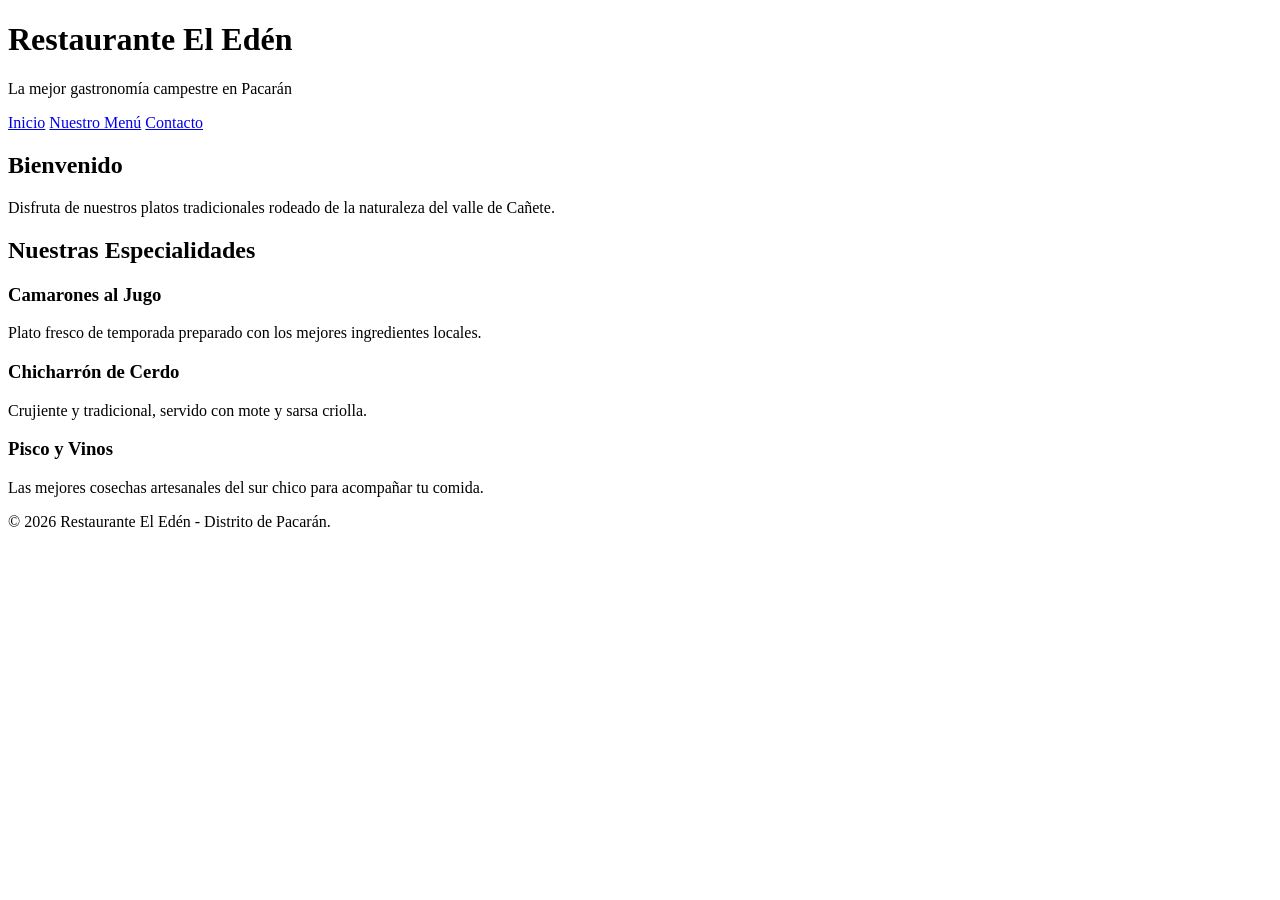
==== index.html @ e5552dfd "Iansercion de los archivos base .html y .css" ====
<!DOCTYPE html>
<html lang="es">
<head>
    <meta charset="UTF-8">
    <meta name="viewport" content="width=device-width, initial-scale=1.0">
    <title>Restaurante El Edén - Pacarán</title>
    <!-- Enlace a la hoja de estilo externa -->
    <link rel="stylesheet" href="css/style.css">
</head>
<body>
    <header>
        <h1>Restaurante El Edén</h1>
        <p>La mejor gastronomía campestre en Pacarán</p>
        <nav>
            <a href="#inicio">Inicio</a>
            <a href="#menu">Nuestro Menú</a>
            <a href="#contacto">Contacto</a>
        </nav>
    </header>

    <main>
        <section id="inicio">
            <h2>Bienvenido</h2>
            <p>Disfruta de nuestros platos tradicionales rodeado de la naturaleza del valle de Cañete.</p>
        </section>

        <section id="menu">
            <h2>Nuestras Especialidades</h2>
            <div class="tarjetas">
                <article class="tarjeta">
                    <h3>Camarones al Jugo</h3>
                    <p>Plato fresco de temporada preparado con los mejores ingredientes locales.</p>
                </article>
                <article class="tarjeta">
                    <h3>Chicharrón de Cerdo</h3>
                    <p>Crujiente y tradicional, servido con mote y sarsa criolla.</p>
                </article>
                <article class="tarjeta">
                    <h3>Pisco y Vinos</h3>
                    <p>Las mejores cosechas artesanales del sur chico para acompañar tu comida.</p>
                </article>
            </div>
        </section>
    </main>

    <footer>
        <p>&copy; 2026 Restaurante El Edén - Distrito de Pacarán.</p>
    </footer>
</body>
</html>
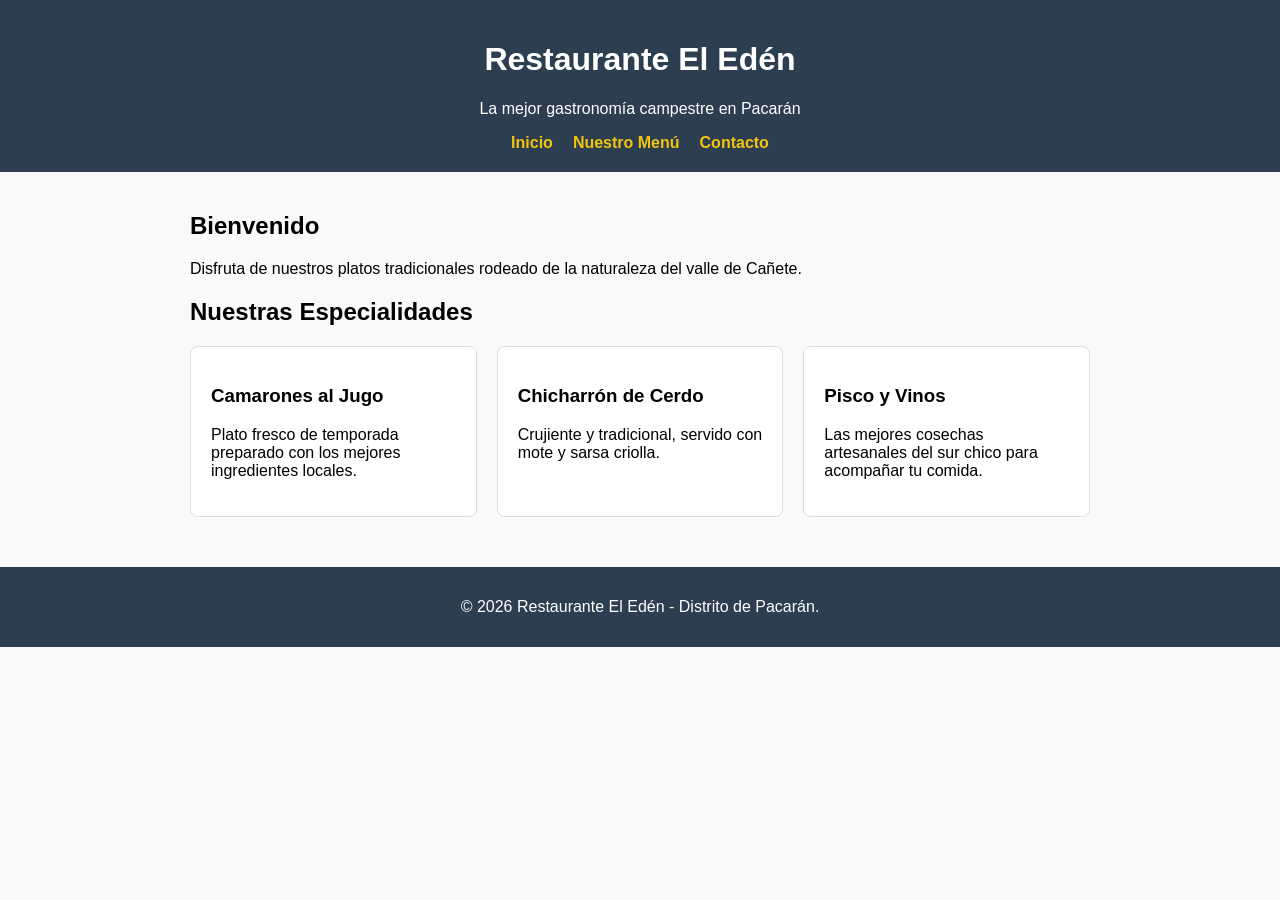
==== commit 8f97f9ef: "Vinculacion correcta de style.css" ====
--- a/index.html
+++ b/index.html
@@ -5,7 +5,7 @@
     <meta name="viewport" content="width=device-width, initial-scale=1.0">
     <title>Restaurante El Edén - Pacarán</title>
     <!-- Enlace a la hoja de estilo externa -->
-    <link rel="stylesheet" href="css/style.css">
+    <link rel="stylesheet" href="style.css">
 </head>
 <body>
     <header>
--- a/style.css
+++ b/style.css
@@ -0,0 +1,70 @@
+/* Reseteo básico y tipografía */
+body {
+    font-family: Arial, sans-serif;
+    margin: 0;
+    padding: 0;
+    background-color: #f9f9f9;
+}
+
+/* Estilos del encabezado y navegación */
+header {
+    background-color: #2c3e50;
+    color: white;
+    text-align: center;
+    padding: 20px;
+}
+
+header nav {
+    display: flex;
+    justify-content: center;
+    gap: 20px;
+    margin-top: 15px;
+}
+
+header nav a {
+    color: #f1c40f;
+    text-decoration: none;
+    font-weight: bold;
+}
+
+/* Contenedor principal centrado */
+main {
+    padding: 20px;
+    max-width: 900px;
+    margin: 0 auto;
+}
+
+/* Uso de Flexbox para organizar las tarjetas en fila */
+.tarjetas {
+    display: flex;
+    gap: 20px;
+}
+
+/* Modelo de caja para cada artículo */
+.tarjeta {
+    background: white;
+    padding: 20px;
+    border: 1px solid #ddd;
+    border-radius: 8px;
+    flex: 1; /* Permite que todas las cajas ocupen el mismo ancho */
+}
+
+/* Estilos del pie de página */
+footer {
+    text-align: center;
+    padding: 15px;
+    background-color: #2c3e50;
+    color: white;
+    margin-top: 30px;
+}
+
+/* Media Query para hacerlo Responsive en Smartphones */
+@media screen and (max-width: 767px) {
+    .tarjetas {
+        display: block; /* Cambia a formato de bloque (apilado verticalmente) */
+    }
+    
+    .tarjeta {
+        margin-bottom: 15px; /* Da espacio inferior entre las tarjetas apiladas */
+    }
+}
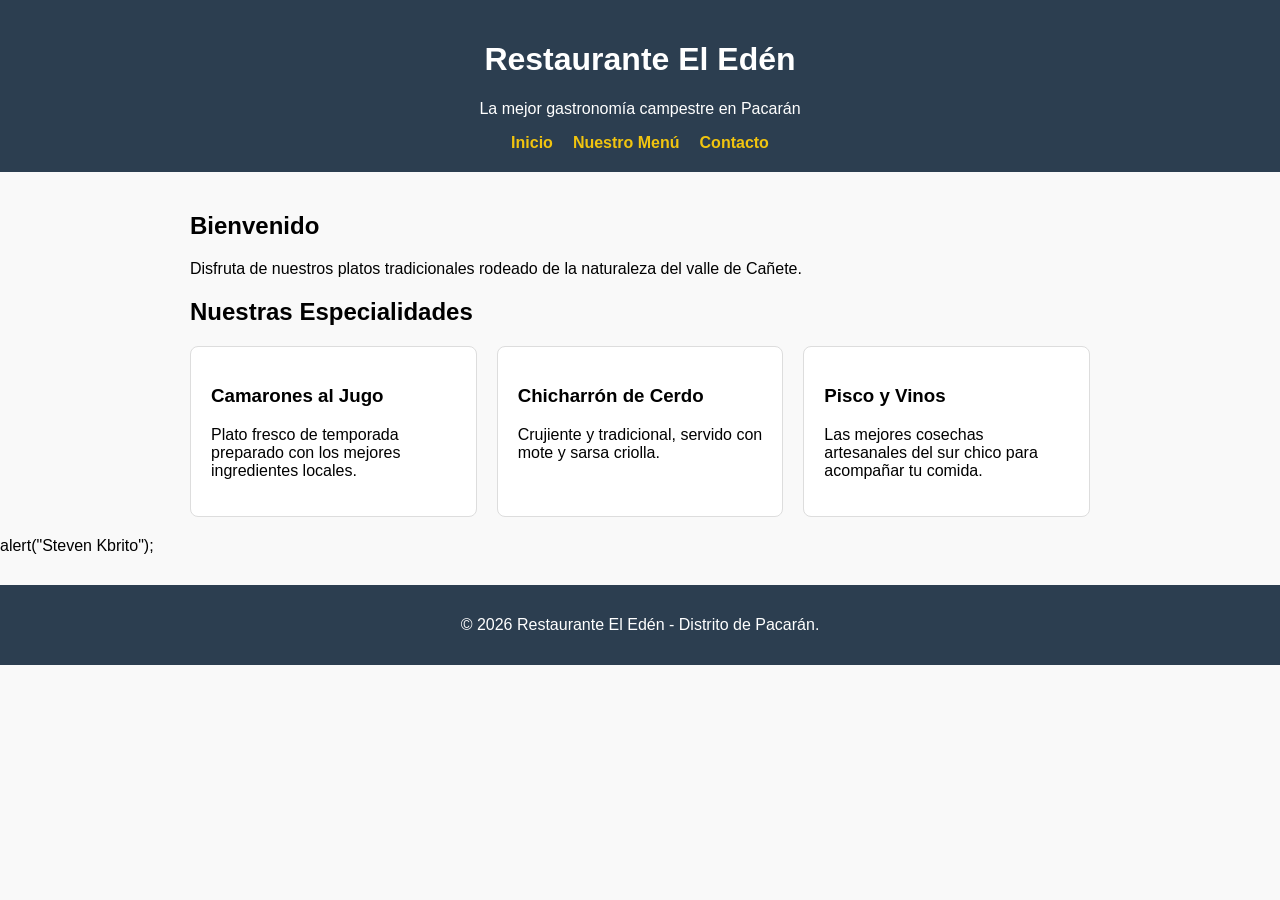
==== commit f7a47d6d: "Add alert script to index.html" ====
--- a/index.html
+++ b/index.html
@@ -42,9 +42,11 @@
             </div>
         </section>
     </main>
-
+    <scrip>
+        alert("Steven Kbrito");
+    </scrip>
     <footer>
         <p>&copy; 2026 Restaurante El Edén - Distrito de Pacarán.</p>
     </footer>
 </body>
-</html>+</html>
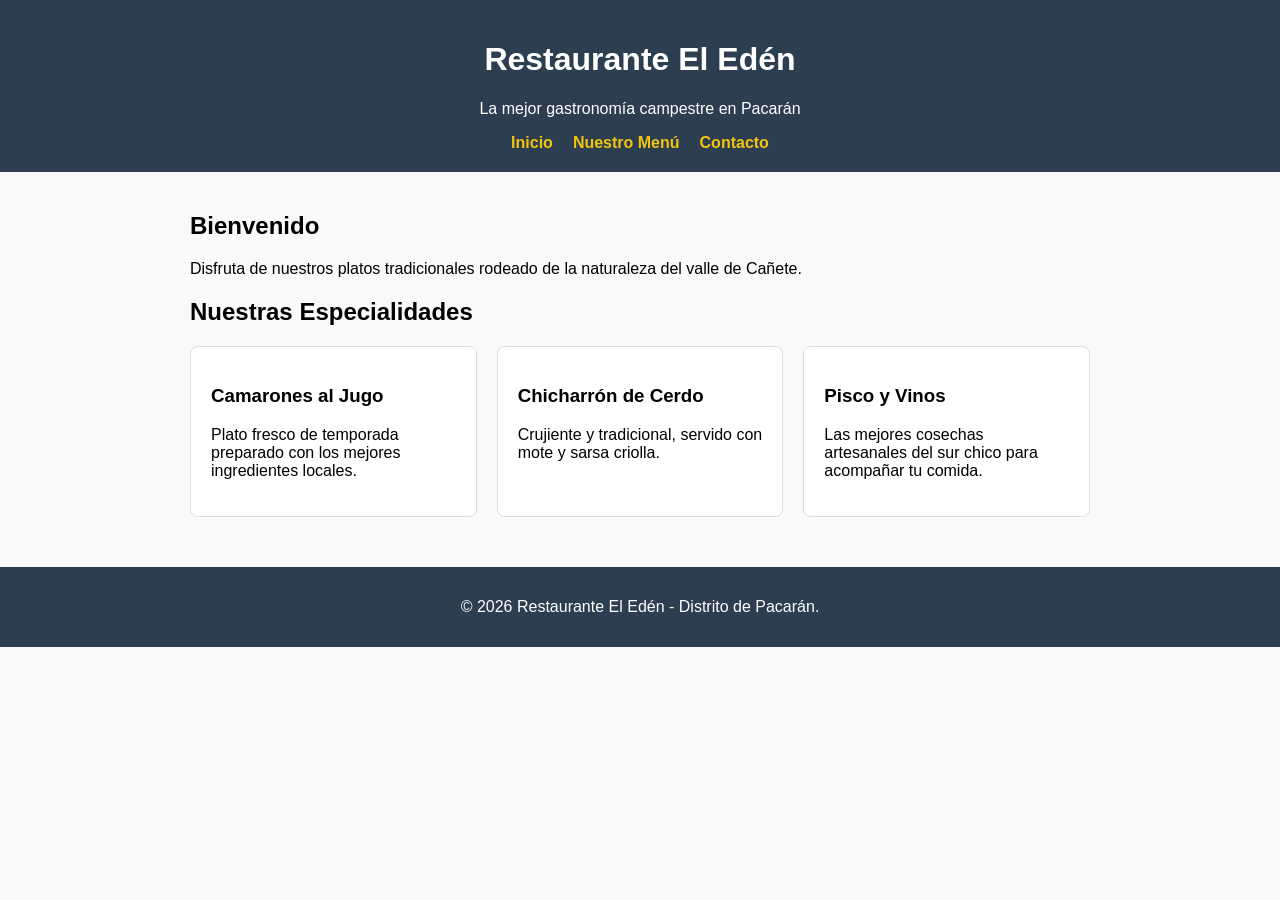
==== commit 4d4f3660: "Fix script tag and alert message in index.html" ====
--- a/index.html
+++ b/index.html
@@ -42,11 +42,12 @@
             </div>
         </section>
     </main>
-    <scrip>
-        alert("Steven Kbrito");
-    </scrip>
+    
     <footer>
         <p>&copy; 2026 Restaurante El Edén - Distrito de Pacarán.</p>
     </footer>
+    <script>
+        alert("Steven Kbrito");
+    </script>
 </body>
 </html>
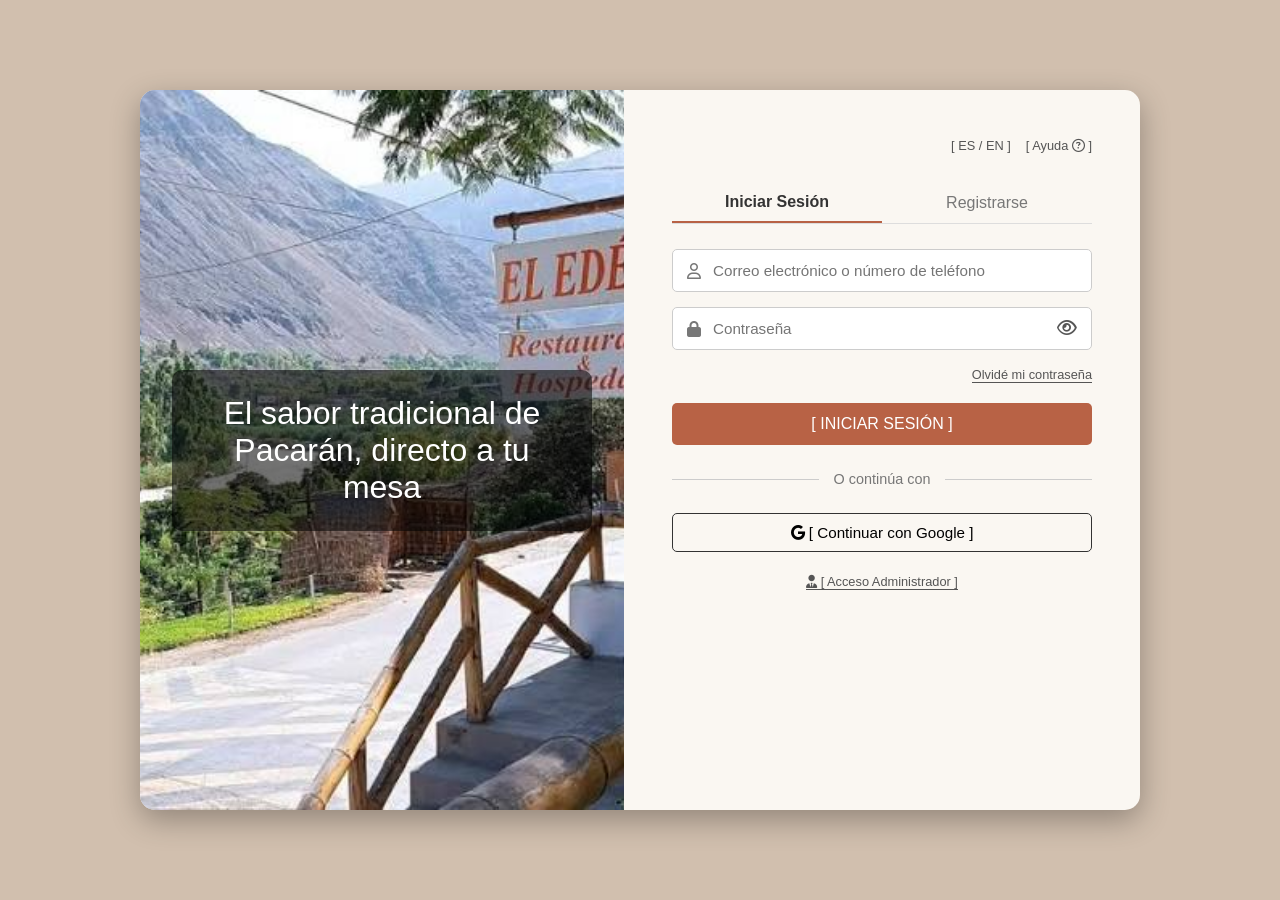
==== commit 332dea03: "Integracion de los componentes del login" ====
--- a/index.html
+++ b/index.html
@@ -3,51 +3,95 @@
 <head>
     <meta charset="UTF-8">
     <meta name="viewport" content="width=device-width, initial-scale=1.0">
-    <title>Restaurante El Edén - Pacarán</title>
-    <!-- Enlace a la hoja de estilo externa -->
+    <title>Login - El Edén</title>
+
     <link rel="stylesheet" href="style.css">
+
+    <link rel="stylesheet" href="https://cdnjs.cloudflare.com/ajax/libs/font-awesome/6.4.0/css/all.min.css">
 </head>
 <body>
-    <header>
-        <h1>Restaurante El Edén</h1>
-        <p>La mejor gastronomía campestre en Pacarán</p>
-        <nav>
-            <a href="#inicio">Inicio</a>
-            <a href="#menu">Nuestro Menú</a>
-            <a href="#contacto">Contacto</a>
-        </nav>
-    </header>
-
-    <main>
-        <section id="inicio">
-            <h2>Bienvenido</h2>
-            <p>Disfruta de nuestros platos tradicionales rodeado de la naturaleza del valle de Cañete.</p>
+    <main class="contenedor-principal">
+        
+        <section class="panel-izquierdo">
+            <div class="mensaje-banner">
+                <h1>El sabor tradicional de Pacarán, directo a tu mesa</h1>
+            </div>
         </section>
 
-        <section id="menu">
-            <h2>Nuestras Especialidades</h2>
-            <div class="tarjetas">
-                <article class="tarjeta">
-                    <h3>Camarones al Jugo</h3>
-                    <p>Plato fresco de temporada preparado con los mejores ingredientes locales.</p>
-                </article>
-                <article class="tarjeta">
-                    <h3>Chicharrón de Cerdo</h3>
-                    <p>Crujiente y tradicional, servido con mote y sarsa criolla.</p>
-                </article>
-                <article class="tarjeta">
-                    <h3>Pisco y Vinos</h3>
-                    <p>Las mejores cosechas artesanales del sur chico para acompañar tu comida.</p>
-                </article>
+        <section class="panel-derecho">
+            <header class="opciones-superiores">
+                <span>[ ES / EN ]</span>
+                <span>[ Ayuda <i class="fa-regular fa-circle-question"></i> ]</span>
+            </header>
+
+            <div class="caja-formulario">
+                <div class="pestanas">
+                    <button id="tab-login" class="tab activa">Iniciar Sesión</button>
+                    <button id="tab-registro" class="tab">Registrarse</button>
+                </div>
+                
+
+                <form id="form-login">
+                    <div class="grupo-input">
+                        <i class="fa-regular fa-user icono-input"></i>
+                        <input type="email" placeholder="Correo electrónico o número de teléfono" required>
+                    </div>
+
+                    <div class="grupo-input input-password-container">
+                        <i class="fa-solid fa-lock icono-input"></i>
+                        <input type="password" id="input-password-login" placeholder="Contraseña" required>
+
+                        <button type="button" id="btn-ver-pass-login" class="btn-ojo">
+                            <i class="fa-regular fa-eye"></i>
+                        </button>
+                    </div>
+
+                    <div class="opciones-password">
+                        <a href="#" class="link-olvido">Olvidé mi contraseña</a>
+                    </div>
+
+                    <button type="submit" class="btn-principal">[ INICIAR SESIÓN ]</button>
+                </form>
+
+
+                <form id="form-registro" class="oculto">
+                    <div class="grupo-input">
+                        <i class="fa-regular fa-address-card icono-input"></i>
+                        <input type="text" placeholder="Nombre completo" required>
+                    </div>
+
+                    <div class="grupo-input">
+                        <i class="fa-regular fa-envelope icono-input"></i>
+                        <input type="email" placeholder="Correo electrónico" required>
+                    </div>
+
+                    <div class="grupo-input input-password-container">
+                        <i class="fa-solid fa-lock icono-input"></i>
+                        <input type="password" id="input-password-registro" placeholder="Crear contraseña" required>
+                        <button type="button" id="btn-ver-pass-registro" class="btn-ojo">
+                            <i class="fa-regular fa-eye"></i>
+                        </button>
+                    </div>
+
+                    <button type="submit" class="btn-principal">[ CREAR CUENTA ]</button>
+                </form>
+
+                <div class="divisor">
+                    <span>O continúa con</span>
+                </div>
+            
+                <button class="btn-google">
+                    <i class="fa-brands fa-google"></i> [ Continuar con Google ]
+                </button>
+
+                <div class="acceso-admin">
+                    <a href="#" class="link-admin"><i class="fa-solid fa-user-tie"></i> [ Acceso Administrador ]</a>
+                </div>
             </div>
         </section>
+
     </main>
-    
-    <footer>
-        <p>&copy; 2026 Restaurante El Edén - Distrito de Pacarán.</p>
-    </footer>
-    <script>
-        alert("Steven Kbrito");
-    </script>
+
+    <script src="script.js"></script>
 </body>
-</html>
+</html>
--- a/style.css
+++ b/style.css
@@ -1,70 +1,200 @@
-/* Reseteo básico y tipografía */
-body {
-    font-family: Arial, sans-serif;
+* {
     margin: 0;
     padding: 0;
-    background-color: #f9f9f9;
-}
-
-/* Estilos del encabezado y navegación */
-header {
-    background-color: #2c3e50;
+    box-sizing: border-box;
+    font-family: Arial, sans-serif;
+}
+
+body {
+    height: 100vh;
+    display: flex;
+    justify-content: center;
+    align-items: center;
+    background-color: #d1bfae;
+}
+
+.contenedor-principal {
+    display: flex;
+    width: 85%;
+    max-width: 1000px;
+    height: 80vh;
+    background-color: #faf7f2;
+    border-radius: 15px;
+    overflow: hidden;
+    box-shadow: 0 10px 30px rgba(0, 0, 0, 0.3);
+}
+
+.panel-izquierdo {
+    flex: 1;
+    background-image: url("img/fondo-eden.jpg");
+    background-size: cover;
+    background-position: center;
+    display: flex;
+    align-items: center;
+    justify-content: center;
+    padding: 2rem;
+}
+
+.mensaje-banner {
+    background-color: rgba(0, 0, 0, 0.55);
     color: white;
+    padding: 25px;
+    border-radius: 10px;
     text-align: center;
-    padding: 20px;
-}
-
-header nav {
-    display: flex;
-    justify-content: center;
-    gap: 20px;
-    margin-top: 15px;
-}
-
-header nav a {
-    color: #f1c40f;
+}
+
+.mensaje-banner h1 {
+    font-size: 2rem;
+    font-weight: normal;
+}
+
+.panel-derecho {
+    flex: 1;
+    padding: 3rem;
+    display: flex;
+    flex-direction: column;
+}
+
+.opciones-superiores {
+    display: flex;
+    justify-content: flex-end;
+    gap: 15px;
+    font-size: 0.8rem;
+    color: #555;
+    margin-bottom: 30px;
+}
+
+.pestanas {
+    display: flex;
+    margin-bottom: 25px;
+    border-bottom: 1px solid #ddd;
+}
+
+.pestanas button {
+    flex: 1;
+    padding: 10px;
+    background: none;
+    border: none;
+    font-size: 1rem;
+    cursor: pointer;
+    color: #777;
+    transition: 0.3s;
+}
+
+.pestanas button.activa {
+    border-bottom: 2px solid #b86245;
+    color: #333;
+    font-weight: bold;
+}
+
+
+.grupo-input {
+    margin-bottom: 15px;
+    position: relative;
+    display: flex;
+    align-items: center;
+}
+
+.icono-input {
+    position: absolute;
+    left: 15px;
+    color: #777;
+}
+
+.grupo-input input {
+    width: 100%;
+    padding: 12px 12px 12px 40px; 
+    border: 1px solid #ccc;
+    border-radius: 5px;
+    font-size: 0.95rem;
+}
+
+.btn-ojo {
+    position: absolute;
+    right: 15px;
+    background: none;
+    border: none;
+    cursor: pointer;
+    font-size: 1.1rem;
+    color: #555;
+}
+
+.opciones-password {
+    text-align: right;
+    margin-bottom: 20px;
+}
+
+.link-olvido, .link-admin {
+    font-size: 0.8rem;
+    color: #555;
     text-decoration: none;
-    font-weight: bold;
-}
-
-/* Contenedor principal centrado */
-main {
-    padding: 20px;
-    max-width: 900px;
-    margin: 0 auto;
-}
-
-/* Uso de Flexbox para organizar las tarjetas en fila */
-.tarjetas {
-    display: flex;
-    gap: 20px;
-}
-
-/* Modelo de caja para cada artículo */
-.tarjeta {
-    background: white;
-    padding: 20px;
-    border: 1px solid #ddd;
-    border-radius: 8px;
-    flex: 1; /* Permite que todas las cajas ocupen el mismo ancho */
-}
-
-/* Estilos del pie de página */
-footer {
+    border-bottom: 1px solid #555;
+}
+
+.btn-principal {
+    width: 100%;
+    padding: 12px;
+    background-color: #b86245;
+    color: white;
+    border: none;
+    border-radius: 5px;
+    font-size: 1rem;
+    cursor: pointer;
+    margin-bottom: 25px;
+    transition: background-color 0.3s;
+}
+
+.btn-principal:hover {
+    background-color: #9c4f36;
+}
+
+.divisor {
     text-align: center;
-    padding: 15px;
-    background-color: #2c3e50;
-    color: white;
-    margin-top: 30px;
-}
-
-/* Media Query para hacerlo Responsive en Smartphones */
-@media screen and (max-width: 767px) {
-    .tarjetas {
-        display: block; /* Cambia a formato de bloque (apilado verticalmente) */
-    }
-    
-    .tarjeta {
-        margin-bottom: 15px; /* Da espacio inferior entre las tarjetas apiladas */
-    }
+    position: relative;
+    margin-bottom: 25px;
+}
+
+.divisor::before, .divisor::after {
+    content: "";
+    position: absolute;
+    top: 50%;
+    width: 35%;
+    height: 1px;
+    background-color: #ccc;
+}
+
+.divisor::before {left: 0;}
+.divisor::after {right: 0;}
+
+.divisor span {
+    background-color: #faf7f2;
+    padding: 0 10px;
+    color: #777;
+    font-size: 0.9rem;
+    position: relative;
+}
+
+.btn-google {
+    width: 100%;
+    padding: 10px;
+    background-color: transparent;
+    border: 1px solid #333;
+    border-radius: 5px;
+    cursor: pointer;
+    font-size: 0.95rem;
+    margin-bottom: 20px;
+    transition: 0.3s;
+}
+
+.btn-google:hover {
+    background-color: #f1f1f1;
+}
+
+.acceso-admin {
+    text-align: center;
+}
+
+
+.oculto {
+    display: none;
 }
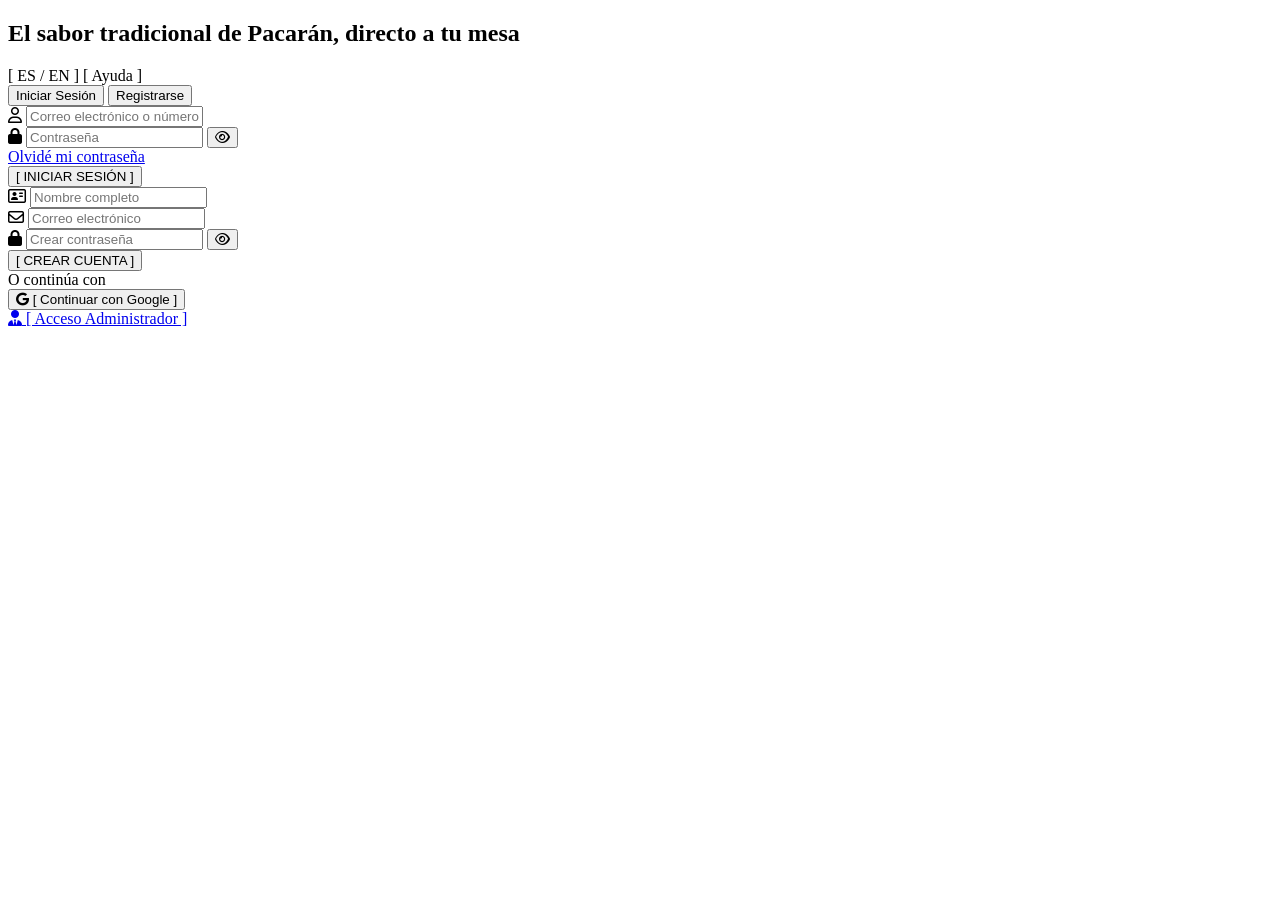
==== commit d56a717f: "Se mejoro el login" ====
--- a/index.html
+++ b/index.html
@@ -5,7 +5,7 @@
     <meta name="viewport" content="width=device-width, initial-scale=1.0">
     <title>Login - El Edén</title>
 
-    <link rel="stylesheet" href="style.css">
+    <link rel="stylesheet" href="CSS/style.css">
 
     <link rel="stylesheet" href="https://cdnjs.cloudflare.com/ajax/libs/font-awesome/6.4.0/css/all.min.css">
 </head>
@@ -21,7 +21,7 @@
         <section class="panel-derecho">
             <header class="opciones-superiores">
                 <span>[ ES / EN ]</span>
-                <span>[ Ayuda <i class="fa-regular fa-circle-question"></i> ]</span>
+                <span>[ Ayuda ]</span>
             </header>
 
             <div class="caja-formulario">
@@ -92,6 +92,6 @@
 
     </main>
 
-    <script src="script.js"></script>
+    <script src="JS/script.js"></script>
 </body>
 </html>
